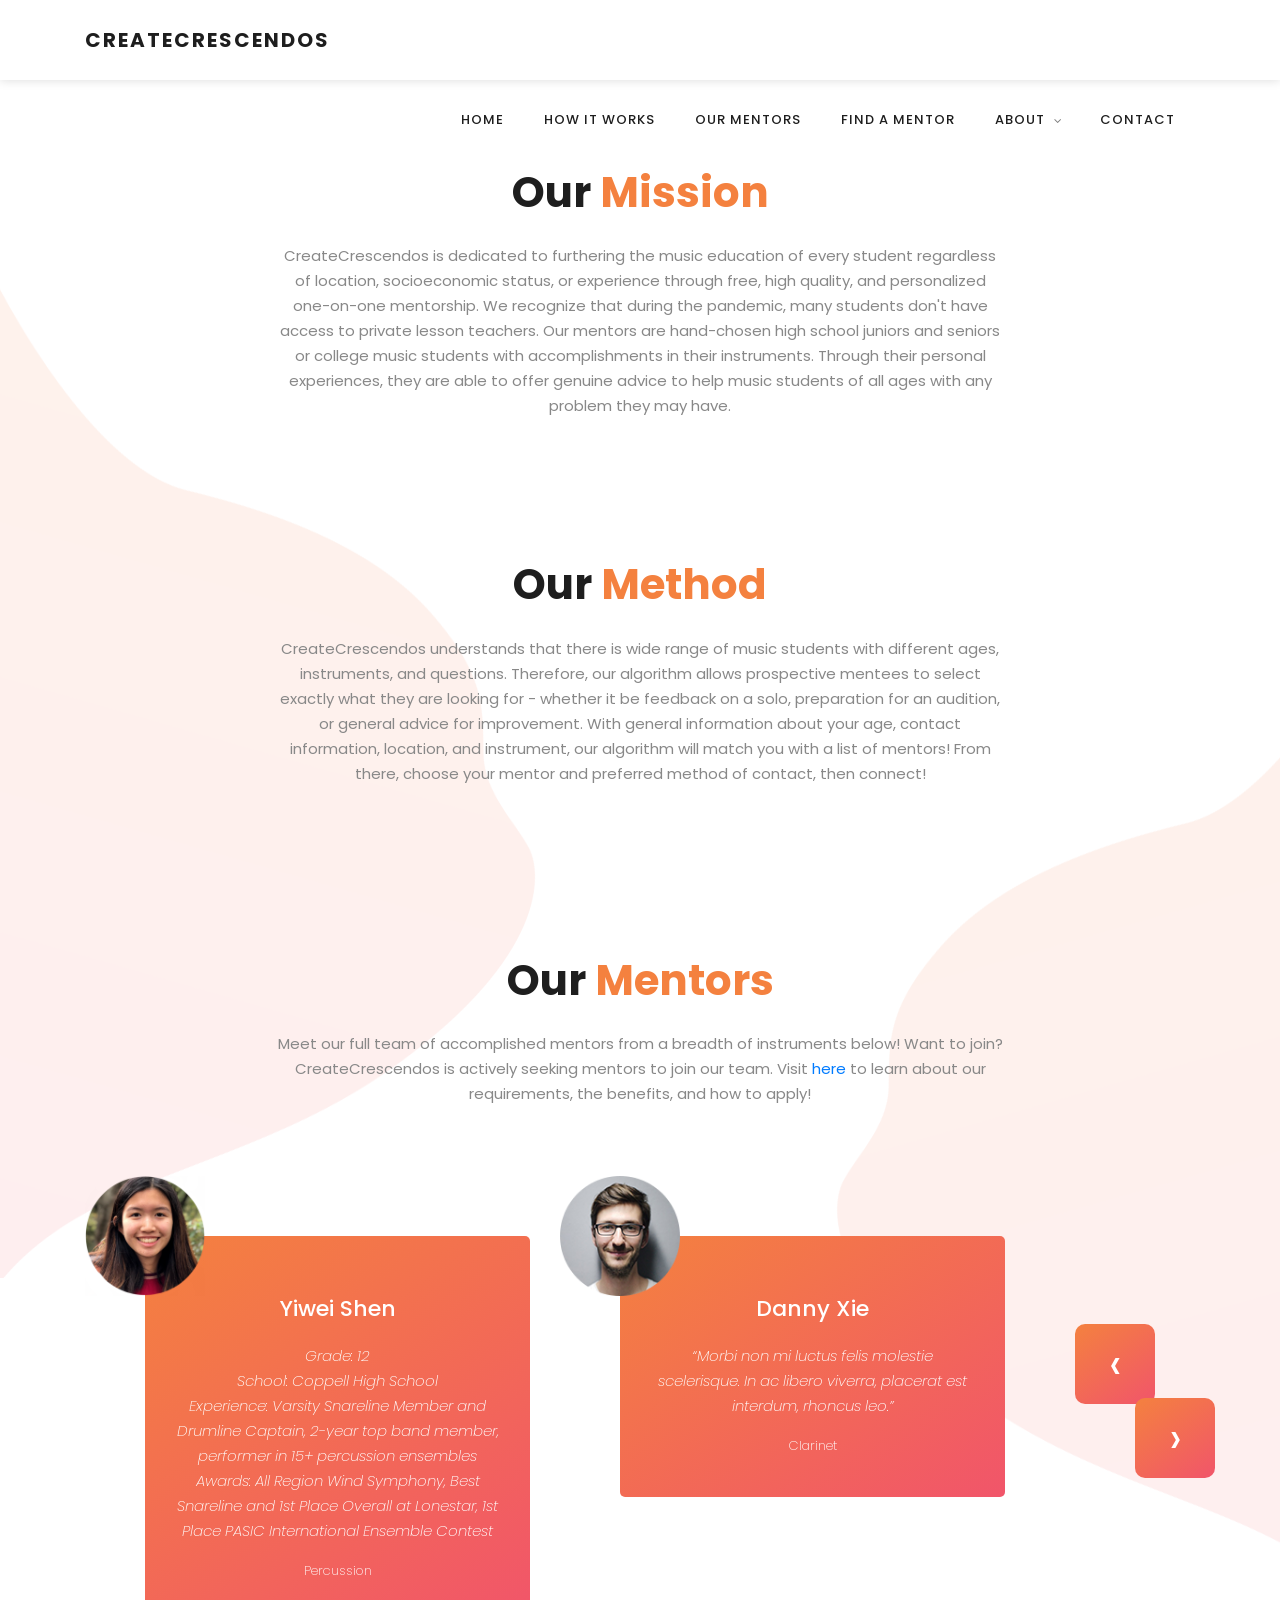
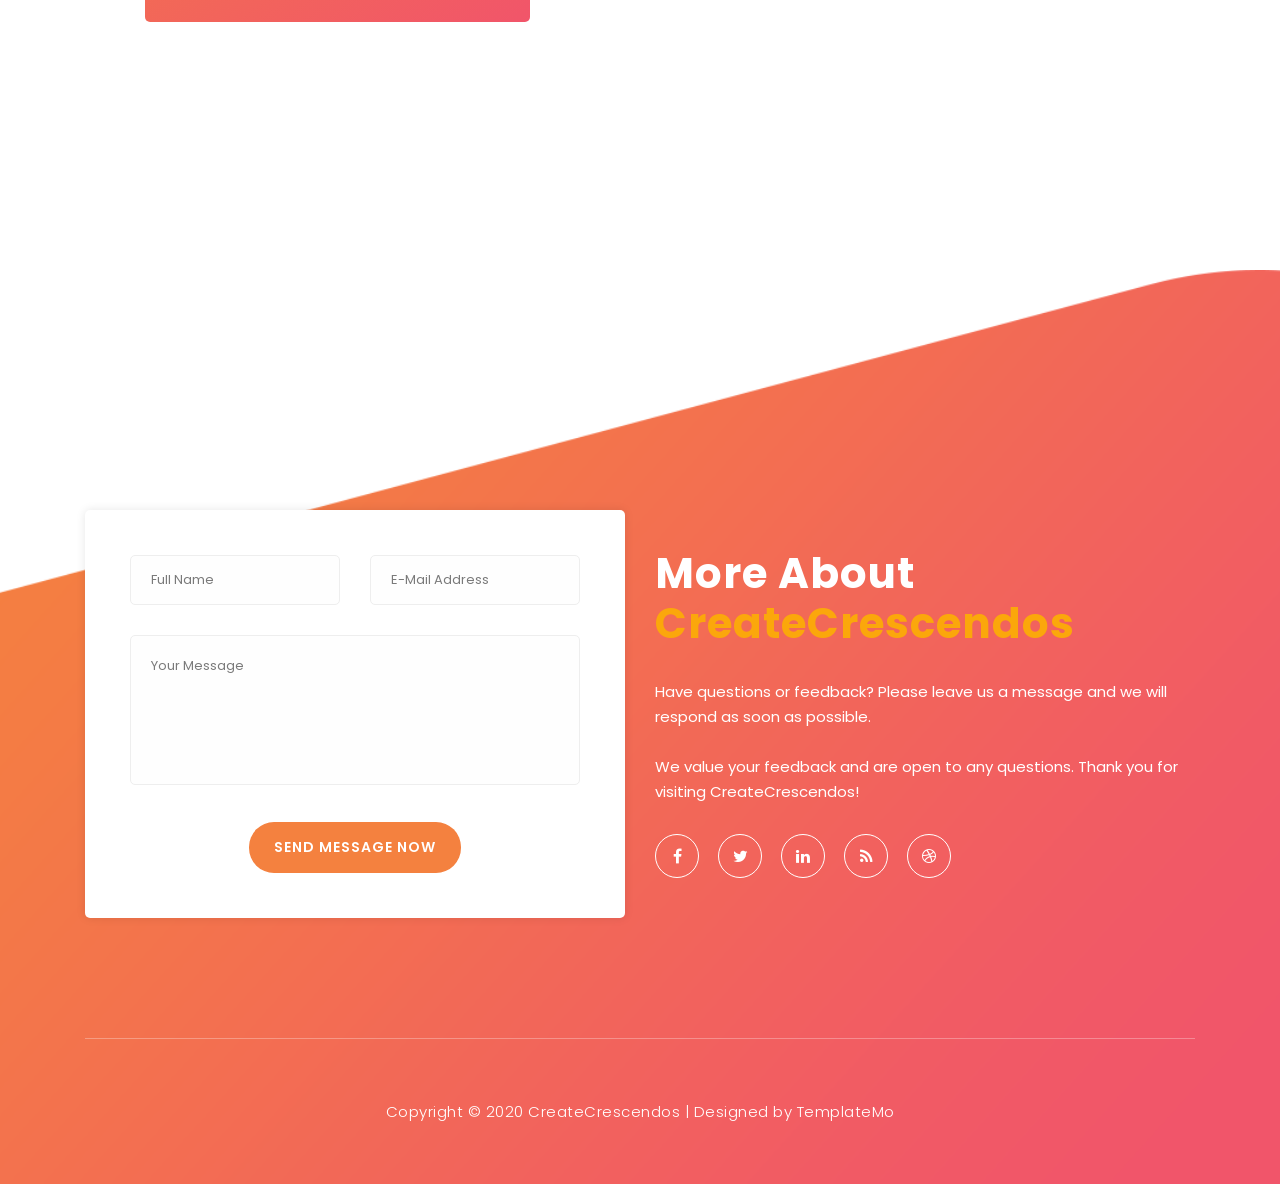
==== templatemo_540_lava_landing_page/aboutus.html @ 40dc186a "Add files via upload" ====
<!DOCTYPE html>
<html lang="en">

<head>

    <meta charset="utf-8">
    <meta name="viewport" content="width=device-width, initial-scale=1, shrink-to-fit=no">
    <meta name="description" content="">
    <meta name="author" content="TemplateMo">
    <link href="https://fonts.googleapis.com/css?family=Poppins:100,200,300,400,500,600,700,800,900&display=swap" rel="stylesheet">

    <title>CreateCrescendos</title>
<!--

Lava Landing Page

https://templatemo.com/tm-540-lava-landing-page

-->

    <!-- Additional CSS Files -->
    <link rel="stylesheet" type="text/css" href="assets/css/bootstrap.min.css">

    <link rel="stylesheet" type="text/css" href="assets/css/font-awesome.css">

    <link rel="stylesheet" href="assets/css/abouttemplatemo-lava.css">

    <link rel="stylesheet" href="assets/css/owl-carousel.css">

</head>

<body>

    <!-- ***** Preloader Start ***** -->
    <div id="preloader">
        <div class="jumper">
            <div></div>
            <div></div>
            <div></div>
        </div>
    </div>
    <!-- ***** Preloader End ***** -->


    <!-- ***** Header Area Start ***** -->
    <header class="header-area header-sticky">
        <div class="container">
            <div class="row">
                <div class="col-12">
                    <nav class="main-nav">
                        <!-- ***** Logo Start ***** -->
                        <a class="logo" href="createcrescendosindex.html">
                            CreateCrescendos
                        </a>
                        <!-- ***** Logo End ***** -->
                        <!-- ***** Menu Start ***** -->
                        <ul class="nav">
                            <li> <a href="createcrescendosindex.html">Home</a></li>
                            <li> <a href="createcrescendosindex.html">How it Works</a></li>
                            <li> <a href="createcrescendosindex.html">Our Mentors</a></li>
                            <li><a href="findamentor.html"> Find a Mentor</a></li>
                            <li class="submenu">
                                <a href="javascript:;">About</a>
                                <ul>
                                    <li><a class="nav-link" href="aboutus.html" class="menu-item">About Us</a></li>
                                    <li><a class="nav-link" href="becomeamentor.html" class="menu-item">Become a Mentor</a></li>
                                    <li><a class="nav-link" href="faqs.html" class="menu-item">FAQ's</a></li>
                                </ul>
                            </li>
                            <li class="scroll-to-section"><a href="#contact-us" class="menu-item">Contact</a></li>
                        </ul>
                        <a class='menu-trigger'>
                            <span>Menu</span>
                        </a>
                        <!-- ***** Menu End ***** -->
                    </nav>
                </div>
            </div>
        </div>
    </header>
    <!-- ***** Header Area End ***** -->

     <section class="section" id="mission">
        <div class="container">
            <div class="row">
                <div class="col-lg-8 offset-lg-2"
                     data-scroll-reveal="enter right move 30px over 0.6s after 0.4s">
                    <div class="center-heading">
        <br> <br> <br> <br> <br> <br> <br> 
          <h2>Our <em>Mission</em></h2>
             <p> CreateCrescendos is dedicated to furthering the music education of every student regardless of location, socioeconomic status, or experience through free, high quality, and personalized one-on-one mentorship. We recognize that during the pandemic, many students don't have access to private lesson teachers. Our mentors are hand-chosen high school juniors and seniors or college music students with accomplishments in their instruments. Through their personal experiences, they are able to offer genuine advice to help music students of all ages with any problem they may have. </p>
                </div>
            </div>   
        </div>
    </div>
</section>
    
 <div class="left-image-decor"></div>
         
    <!-- ***** Features Big Item Start ***** -->
<section class="section" id="method">
        <div class="container">
            <div class="row">
                <div class="col-lg-8 offset-lg-2"
                     data-scroll-reveal="enter right move 30px over 0.6s after 0.4s">
                    <div class="center-heading">
        <br> <br> <br>
          <h2>Our <em>Method</em></h2>
             <p> CreateCrescendos understands that there is wide range of music students with different ages, instruments, and questions. Therefore, our algorithm allows prospective mentees to select exactly what they are looking for - whether it be feedback on a solo, preparation for an audition, or general advice for improvement. With general information about your age, contact information, location, and instrument, our algorithm will match you with a list of mentors! From there, choose your mentor and preferred method of contact, then connect!</p>
                </div>
            </div>   
        </div>
    </div>
</section>
    <!-- ***** Features Big Item End ***** -->

    <div class="right-image-decor"></div>

    <!-- ***** Testimonials Starts ***** -->
    <section class="section" id="testimonials">
        <div class="container">
            <div class="row">
                <div class="col-lg-8 offset-lg-2"
                     data-scroll-reveal="enter right move 30px over 0.6s after 0.4s">
                    <div class="center-heading">
                        <h2>Our <em>Mentors</em></h2>
                        <p>Meet our full team of accomplished mentors from a breadth of instruments below! Want to join? CreateCrescendos is actively seeking mentors to join our team. Visit <a href="becomeamentor.html">here </a>to learn about our requirements, the benefits, and how to apply! </p>
                    </div>
                </div>
                <div class="col-lg-10 col-md-12 col-sm-12 mobile-bottom-fix-big"
                    data-scroll-reveal="enter left move 30px over 0.6s after 0.4s">
                    <div class="owl-carousel owl-theme">
                        <div class="item service-item">
                            <div class="author">
                                <i><img src="assets/images/yiweishen.png" alt="Author One"></i>
                            </div>
                            <div class="testimonial-content">
                                
                                <h4>Yiwei Shen</h4>
                                <p>Grade: 12 <br> School: Coppell High School <br> Experience: Varsity Snareline Member and Drumline Captain, 2-year top band member, performer in 15+ percussion ensembles <br> Awards: All Region Wind Symphony, Best Snareline and 1st Place Overall at Lonestar, 1st Place PASIC International Ensemble Contest</p>
                                <span>Percussion</span>
                            </div>
                        </div>
                        <div class="item service-item">
                            <div class="author">
                                <i><img src="assets/images/testimonial-author-1.png" alt="Second Author"></i>
                            </div>
                            <div class="testimonial-content">
                                
                                <h4>Danny Xie</h4>
                                <p>“Morbi non mi luctus felis molestie scelerisque. In ac libero viverra, placerat est
                                    interdum, rhoncus leo.”</p>
                                <span>Clarinet</span>
                            </div>
                        </div>
                        <div class="item service-item">
                            <div class="author">
                                <i><img src="assets/images/testimonial-author-1.png" alt="Author Third"></i>
                            </div>
                            <div class="testimonial-content">
                                <h4>George Tasa</h4>
                                <p>“Fusce rutrum in dolor sit amet lobortis. Ut at vehicula justo. Donec quam dolor,
                                    congue a fringilla sed, maximus et urna.”</p>
                                <span>System Admin</span>
                            </div>
                        </div>
                        <div class="item service-item">
                            <div class="author">
                                <i><img src="assets/images/testimonial-author-1.png" alt="Fourth Author"></i>
                            </div>
                            <div class="testimonial-content">
                                <h4>Sir James</h4>
                                <p>"Fusce rutrum in dolor sit amet lobortis. Ut at vehicula justo. Donec quam dolor,
                                    congue a fringilla sed, maximus et urna."</p>
                                <span>New Villager</span>
                            </div>
                        </div>
                        <div class="item service-item">
                            <div class="author">
                                <i><img src="assets/images/testimonial-author-1.png" alt="Fourth Author"></i>
                            </div>
                            <div class="testimonial-content">
                                <h4>Sir James</h4>
                                <p>"Fusce rutrum in dolor sit amet lobortis. Ut at vehicula justo. Donec quam dolor,
                                    congue a fringilla sed, maximus et urna."</p>
                                <span>New Villager</span>
                            </div>
                        </div>
                    </div>
                </div>
            </div>
        </div>
    </section>
    <!-- ***** Testimonials Ends ***** -->


    <!-- ***** Footer Start ***** -->
    <footer id="contact-us">
        <div class="container">
            <div class="footer-content">
                <div class="row">
                    <!-- ***** Contact Form Start ***** -->
                    <div class="col-lg-6 col-md-12 col-sm-12">
                        <div class="contact-form">
                            <form id="contact" action="" method="post">
                                <div class="row">
                                    <div class="col-md-6 col-sm-12">
                                        <fieldset>
                                            <input name="name" type="text" id="name" placeholder="Full Name" required=""
                                                style="background-color: rgba(250,250,250,0.3);">
                                        </fieldset>
                                    </div>
                                    <div class="col-md-6 col-sm-12">
                                        <fieldset>
                                            <input name="email" type="text" id="email" placeholder="E-Mail Address"
                                                required="" style="background-color: rgba(250,250,250,0.3);">
                                        </fieldset>
                                    </div>
                                    <div class="col-lg-12">
                                        <fieldset>
                                            <textarea name="message" rows="6" id="message" placeholder="Your Message"
                                                required="" style="background-color: rgba(250,250,250,0.3);"></textarea>
                                        </fieldset>
                                    </div>
                                    <div class="col-lg-12">
                                        <fieldset>
                                            <button type="submit" id="form-submit" class="main-button">Send Message
                                                Now</button>
                                        </fieldset>
                                    </div>
                                </div>
                            </form>
                        </div>
                    </div>
                    <!-- ***** Contact Form End ***** -->
                    <div class="right-content col-lg-6 col-md-12 col-sm-12">
                        <h2>More About <em>CreateCrescendos</em></h2>
                        <p>Have questions or feedback? Please leave us a message and we will respond as soon as possible. 
                            <br><br>We value your feedback and are open to any questions. Thank you for visiting CreateCrescendos!</p>
                        <ul class="social">
                            <li><a href="https://fb.com/templatemo"><i class="fa fa-facebook">
                                </i></a></li>
                            <li><a href="#"><i class="fa fa-twitter"></i></a></li>
                            <li><a href="#"><i class="fa fa-linkedin"></i></a></li>
                            <li><a href="#"><i class="fa fa-rss"></i></a></li>
                            <li><a href="#"><i class="fa fa-dribbble"></i></a></li>
                        </ul>
                    </div>
                </div>
            </div>
            <div class="row">
                <div class="col-lg-12">
                    <div class="sub-footer">
                        <p>Copyright &copy; 2020 CreateCrescendos

                        | Designed by <a rel="nofollow" href="https://templatemo.com">TemplateMo</a></p>
                    </div>
                </div>
            </div>
        </div>
    </footer>

    <!-- jQuery -->
    <script src="assets/js/jquery-2.1.0.min.js"></script>

    <!-- Bootstrap -->
    <script src="assets/js/popper.js"></script>
    <script src="assets/js/bootstrap.min.js"></script>

    <!-- Plugins -->
    <script src="assets/js/owl-carousel.js"></script>
    <script src="assets/js/scrollreveal.min.js"></script>
    <script src="assets/js/waypoints.min.js"></script>
    <script src="assets/js/jquery.counterup.min.js"></script>
    <script src="assets/js/imgfix.min.js"></script>

    <!-- Global Init -->
    <script src="assets/js/custom.js"></script>

</body>
</html>
---- templatemo_540_lava_landing_page/assets/css/abouttemplatemo-lava.css ----
/*

Lava Landing Page

https://templatemo.com/tm-540-lava-landing-page

*/

/* ---------------------------------------------
Table of contents
------------------------------------------------
01. font & reset css
02. reset
03. global styles
04. header
05. mission
06. method
07. testimonials
08. contact
09. footer
10. preloader

--------------------------------------------- */
/* 
---------------------------------------------
font & reset css
--------------------------------------------- 
*/
@import url("https://fonts.googleapis.com/css?family=Poppins:100,200,300,400,500,600,700,800,900");
/* 
---------------------------------------------
reset
--------------------------------------------- 
*/
html, body, div, span, applet, object, iframe, h1, h2, h3, h4, h5, h6, p, blockquote, div
pre, a, abbr, acronym, address, big, cite, code, del, dfn, em, font, img, ins, kbd, q,
s, samp, small, strike, strong, sub, sup, tt, var, b, u, i, center, dl, dt, dd, ol, ul, li,
figure, header, nav, section, article, aside, footer, figcaption {
  margin: 0;
  padding: 0;
  border: 0;
  outline: 0;
}

.clearfix:after {
  content: ".";
  display: block;
  clear: both;
  visibility: hidden;
  line-height: 0;
  height: 0;
}

.clearfix {
  display: inline-block;
}

html[xmlns] .clearfix {
  display: block;
}

* html .clearfix {
  height: 1%;
}

ul, li {
  padding: 0;
  margin: 0;
  list-style: none;
}

header, nav, section, article, aside, footer, hgroup {
  display: block;
}

* {
  box-sizing: border-box;
}

html, body {
  font-family: 'Poppins', sans-serif;
  font-weight: 400;
  background-color: #fff;
  font-size: 16px;
  -ms-text-size-adjust: 100%;
  -webkit-font-smoothing: antialiased;
  -moz-osx-font-smoothing: grayscale;
}

a {
  text-decoration: none !important;
}

h1, h2, h3, h4, h5, h6 {
  margin-top: 0px;
  margin-bottom: 0px;
}

ul {
  margin-bottom: 0px;
}

p {
  font-size: 15px;
  line-height: 25px;
  color: #888;
}

/* 
---------------------------------------------
global styles
--------------------------------------------- 
*/
html,
body {
  background: #fff;
  font-family: 'Poppins', sans-serif;
}

::selection {
  background: #f1556a;
  color: #fff;
}

::-moz-selection {
  background: #f1556a;
  color: #fff;
}

@media (max-width: 991px) {
  html, body {
    overflow-x: hidden;
  }
  .mobile-top-fix {
    margin-top: 30px;
    margin-bottom: 0px;
  }
  .mobile-bottom-fix {
    margin-bottom: 30px;
  }
  .mobile-bottom-fix-big {
    margin-bottom: 60px;
  }
}

a.main-button-slider {
  font-size: 14px;
  border-radius: 25px;
  padding: 15px 25px;
  background-color: #fba70b;
  text-transform: uppercase;
  color: #fff;
  font-weight: 600;
  letter-spacing: 1px;
  -webkit-transition: all 0.3s ease 0s;
  -moz-transition: all 0.3s ease 0s;
  -o-transition: all 0.3s ease 0s;
  transition: all 0.3s ease 0s;
}

a.main-button-slider:hover {
  background-color: #f1556a;
}

a.main-button {
  font-size: 14px;
  border-radius: 25px;
  padding: 15px 25px;
  background-color: #f4813f;
  text-transform: uppercase;
  color: #fff;
  font-weight: 600;
  letter-spacing: 1px;
  -webkit-transition: all 0.3s ease 0s;
  -moz-transition: all 0.3s ease 0s;
  -o-transition: all 0.3s ease 0s;
  transition: all 0.3s ease 0s;
}

a.main-button:hover {
  background-color: #f1556a;
}

button.main-button {
  outline: none;
  border: none;
  cursor: pointer;
  font-size: 14px;
  border-radius: 25px;
  padding: 15px 25px;
  background-color: #f4813f;
  text-transform: uppercase;
  color: #fff;
  font-weight: 600;
  letter-spacing: 1px;
  -webkit-transition: all 0.3s ease 0s;
  -moz-transition: all 0.3s ease 0s;
  -o-transition: all 0.3s ease 0s;
  transition: all 0.3s ease 0s;
}

button.main-button:hover {
  background-color: #f1556a;
}


.center-heading {
  margin-bottom: 70px;
}

.center-heading h2 {
  margin-top: 0px;
  text-align: center;
  font-size: 42px;
  font-weight: 700;
  color: #1e1e1e;
  margin-bottom: 25px;
}

.center-heading h2 em {
  font-style: normal;
  color: #f4813f;
}

.center-heading p {
  font-size: 15px;
  color: #888;
  text-align: center;
}


/* 
---------------------------------------------
header
--------------------------------------------- 
*/

.background-header {
  background-color: #fff;
  height: 80px!important;
  position: fixed!important;
  top: 0px;
  left: 0px;
  right: 0px;
  box-shadow: 0px 0px 10px rgba(0,0,0,0.15)!important;
}

.background-header .logo,
.background-header .main-nav .nav li a {
  color: #1e1e1e!important;
}

.background-header .main-nav .nav li:hover a {
  color: #fba70b!important;
}

.background-header .nav li a.active {
  color: #fba70b!important;
}

.header-area {
  position: ab;
  top: 0px;
  left: 0px;
  right: 0px;
  z-index: 100;
  height: 0px;
  -webkit-transition: all .5s ease 0s;
  -moz-transition: all .5s ease 0s;
  -o-transition: all .5s ease 0s;
  transition: all .5s ease 0s;
}

.header-area .main-nav {
  min-height: 80px;
  background: transparent;
}

.header-area .main-nav .logo {
  line-height: 80px;
  color: #191a20;
  font-size: 20px;
  font-weight: 700;
  text-transform: uppercase;
  letter-spacing: 2px;
  float: left;
  -webkit-transition: all 0.3s ease 0s;
  -moz-transition: all 0.3s ease 0s;
  -o-transition: all 0.3s ease 0s;
  transition: all 0.3s ease 0s;
}


.header-area .main-nav .nav {
  float: right;
  margin-top: 27px;
  margin-left: 15%;
  margin-right: 0px;
  background-color: #fff;
  padding: 0px 20px;
  -webkit-transition: all 0.3s ease 0s;
  -moz-transition: all 0.3s ease 0s;
  -o-transition: all 0.3s ease 0s;
  transition: all 0.3s ease 0s;
  position: relative;
  z-index: 999;
}

.header-area .main-nav .nav li {
  padding-left: 20px;
  padding-right: 20px;
}

.header-area .main-nav .nav li:last-child {
  padding-right: 0px;
}

.header-area .main-nav .nav li a {
  display: block;
  font-weight: 500;
  font-size: 13px;
  color: #7a7a7a;
  text-transform: uppercase;
  -webkit-transition: all 0.3s ease 0s;
  -moz-transition: all 0.3s ease 0s;
  -o-transition: all 0.3s ease 0s;
  transition: all 0.3s ease 0s;
  height: 40px;
  line-height: 40px;
  border: transparent;
  letter-spacing: 1px;
}

.header-area .main-nav .nav li:hover a {
  color: #fba70b;
}

.header-area .main-nav .nav li.submenu {
  position: relative;
  padding-right: 35px;
}

.header-area .main-nav .nav li.submenu:after {
  font-family: FontAwesome;
  content: "\f107";
  font-size: 12px;
  color: #7a7a7a;
  position: absolute;
  right: 18px;
  top: 12px;
}

.header-area .main-nav .nav li.submenu ul {
  position: absolute;
  width: 200px;
  box-shadow: 0 2px 28px 0 rgba(0, 0, 0, 0.06);
  overflow: hidden;
  top: 40px;
  opacity: 0;
  transform: translateY(-2em);
  visibility: hidden;
  z-index: -1;
  transition: all 0.3s ease-in-out 0s, visibility 0s linear 0.3s, z-index 0s linear 0.01s;
}

.header-area .main-nav .nav li.submenu ul li {
  margin-left: 0px;
  padding-left: 0px;
  padding-right: 0px;
}

.header-area .main-nav .nav li.submenu ul li a {
  display: block;
  background: #fff;
  color: #7a7a7a!important;
  padding-left: 20px;
  height: 40px;
  line-height: 40px;
  -webkit-transition: all 0.3s ease 0s;
  -moz-transition: all 0.3s ease 0s;
  -o-transition: all 0.3s ease 0s;
  transition: all 0.3s ease 0s;
  position: relative;
  font-size: 13px;
  border-bottom: 1px solid #f5f5f5;
}

.header-area .main-nav .nav li.submenu ul li a:before {
  content: '';
  position: absolute;
  width: 0px;
  height: 40px;
  left: 0px;
  top: 0px;
  bottom: 0px;
  -webkit-transition: all 0.3s ease 0s;
  -moz-transition: all 0.3s ease 0s;
  -o-transition: all 0.3s ease 0s;
  transition: all 0.3s ease 0s;
  background: #fba70b;
}

.header-area .main-nav .nav li.submenu ul li a:hover {
  background: #fff;
  color: #fba70b!important;
  padding-left: 25px;
}

.header-area .main-nav .nav li.submenu ul li a:hover:before {
  width: 3px;
}

.header-area .main-nav .nav li.submenu:hover ul {
  visibility: visible;
  opacity: 1;
  z-index: 1;
  transform: translateY(0%);
  transition-delay: 0s, 0s, 0.3s;
}

.header-area .main-nav .menu-trigger {
  cursor: pointer;
  display: block;
  position: absolute;
  top: 23px;
  width: 32px;
  height: 40px;
  text-indent: -9999em;
  z-index: 99;
  right: 40px;
  display: none;
}

.header-area .main-nav .menu-trigger span,
.header-area .main-nav .menu-trigger span:before,
.header-area .main-nav .menu-trigger span:after {
  -moz-transition: all 0.4s;
  -o-transition: all 0.4s;
  -webkit-transition: all 0.4s;
  transition: all 0.4s;
  background-color: #1e1e1e;
  display: block;
  position: absolute;
  width: 30px;
  height: 2px;
  left: 0;
}

.background-header .main-nav .menu-trigger span,
.background-header .main-nav .menu-trigger span:before,
.background-header .main-nav .menu-trigger span:after {
  background-color: #1e1e1e;
}

.header-area .main-nav .menu-trigger span:before,
.header-area .main-nav .menu-trigger span:after {
  -moz-transition: all 0.4s;
  -o-transition: all 0.4s;
  -webkit-transition: all 0.4s;
  transition: all 0.4s;
  background-color: #1e1e1e;
  display: block;
  position: absolute;
  width: 30px;
  height: 2px;
  left: 0;
  width: 75%;
}

.background-header .main-nav .menu-trigger span:before,
.background-header .main-nav .menu-trigger span:after {
  background-color: #1e1e1e;
}

.header-area .main-nav .menu-trigger span:before,
.header-area .main-nav .menu-trigger span:after {
  content: "";
}

.header-area .main-nav .menu-trigger span {
  top: 16px;
}

.header-area .main-nav .menu-trigger span:before {
  -moz-transform-origin: 33% 100%;
  -ms-transform-origin: 33% 100%;
  -webkit-transform-origin: 33% 100%;
  transform-origin: 33% 100%;
  top: -10px;
  z-index: 10;
}

.header-area .main-nav .menu-trigger span:after {
  -moz-transform-origin: 33% 0;
  -ms-transform-origin: 33% 0;
  -webkit-transform-origin: 33% 0;
  transform-origin: 33% 0;
  top: 10px;
}

.header-area .main-nav .menu-trigger.active span,
.header-area .main-nav .menu-trigger.active span:before,
.header-area .main-nav .menu-trigger.active span:after {
  background-color: transparent;
  width: 100%;
}

.header-area .main-nav .menu-trigger.active span:before {
  -moz-transform: translateY(6px) translateX(1px) rotate(45deg);
  -ms-transform: translateY(6px) translateX(1px) rotate(45deg);
  -webkit-transform: translateY(6px) translateX(1px) rotate(45deg);
  transform: translateY(6px) translateX(1px) rotate(45deg);
  background-color: #1e1e1e;
}

.background-header .main-nav .menu-trigger.active span:before {
  background-color: #1e1e1e;
}

.header-area .main-nav .menu-trigger.active span:after {
  -moz-transform: translateY(-6px) translateX(1px) rotate(-45deg);
  -ms-transform: translateY(-6px) translateX(1px) rotate(-45deg);
  -webkit-transform: translateY(-6px) translateX(1px) rotate(-45deg);
  transform: translateY(-6px) translateX(1px) rotate(-45deg);
  background-color: #1e1e1e;
}

.background-header .main-nav .menu-trigger.active span:after {
  background-color: #1e1e1e;
}

.header-area.header-sticky {
  min-height: 80px;
}

.header-area.header-sticky .nav {
  margin-top: 20px !important;
}

.header-area.header-sticky .nav li a.active {
  color: #fba70b;
}

@media (max-width: 1200px) {
  .header-area .main-nav .nav li {
    padding-left: 12px;
    padding-right: 12px;
  }
  .header-area .main-nav:before {
    display: none;
  }
}

@media (max-width: 991px) {
  .logo {
    text-align: center;
    float: none!important;
  }
  .header-area {
    background-color: #f7f7f7;
    padding: 0px 15px;
    height: 80px;
    box-shadow: none;
    text-align: center;
  }
  .header-area .container {
    padding: 0px;
  }
  .header-area .logo {
    margin-left: 30px;
  }
  .header-area .menu-trigger {
    display: block !important;
  }
  .header-area .main-nav {
    overflow: hidden;
  }
  .header-area .main-nav .nav {
    float: none;
    width: 100%;
    margin-top: 0px !important;
    display: none;
    -webkit-transition: all 0s ease 0s;
    -moz-transition: all 0s ease 0s;
    -o-transition: all 0s ease 0s;
    transition: all 0s ease 0s;
    margin-left: 0px;
  }
  .header-area .main-nav .nav li:first-child {
    border-top: 1px solid #eee;
  }
  .header-area .main-nav .nav li {
    width: 100%;
    background: #fff;
    border-bottom: 1px solid #eee;
    padding-left: 0px !important;
    padding-right: 0px !important;
  }
  .header-area .main-nav .nav li a {
    height: 50px !important;
    line-height: 50px !important;
    padding: 0px !important;
    border: none !important;
    background: #f7f7f7 !important;
    color: #191a20 !important;
  }
  .header-area .main-nav .nav li a:hover {
    background: #eee !important;
    color: #fba70b!important;
  }
  .header-area .main-nav .nav li.submenu ul {
    position: relative;
    visibility: inherit;
    opacity: 1;
    z-index: 1;
    transform: translateY(0%);
    transition-delay: 0s, 0s, 0.3s;
    top: 0px;
    width: 100%;
    box-shadow: none;
    height: 0px;
  }
  .header-area .main-nav .nav li.submenu ul li a {
    font-size: 12px;
    font-weight: 400;
  }
  .header-area .main-nav .nav li.submenu ul li a:hover:before {
    width: 0px;
  }
  .header-area .main-nav .nav li.submenu ul.active {
    height: auto !important;
  }
  .header-area .main-nav .nav li.submenu:after {
    color: #3B566E;
    right: 25px;
    font-size: 14px;
    top: 15px;
  }
  .header-area .main-nav .nav li.submenu:hover ul, .header-area .main-nav .nav li.submenu:focus ul {
    height: 0px;
  }
}

@media (min-width: 992px) {
  .header-area .main-nav .nav {
    display: flex !important;
  }
}


/* 
---------------------------------------------
mission
--------------------------------------------- 
*/

}

@media (max-width: 1420px) {
  .welcome-area .header-text {
    width: 70%;
    margin-left: 5%;
  }
}

@media (max-width: 1320px) {
  .welcome-area .header-text .left-text {
    margin-top: 40%;
  }
  .welcome-area .header-text {
    width: 50%;
    margin-left: 5%;
  }
}

@media (max-width: 1140px) {
  .welcome-area {
    height: auto;
  }
  .welcome-area .header-text {       
    width: 92%;
    padding-top: 793px;
  }
  .welcome-area .header-text .left-text {
    margin-top: 5%;
    transform: none !important;
  }
}
@media (max-width: 810px) {
  .welcome-area {
    background-size: contain;
  }

  .welcome-area .header-text {
    padding-top: 100%;
    margin-left: 0;
  }
    
  .container-fluid .col-md-12 {
    margin-right: 0px;
    padding-right: 0px;
  }
}

/*
---------------------------------------------
method
---------------------------------------------
*/

#about {
  padding: 100px 0px;
  position: relative;
  z-index: 9;
}

@media (max-width: 992px) {
  .features-item {
    margin-bottom: 45px;
  }
}


}

.features-item .main-button {
  margin-top: 35px;
  display: inline-block;
}


/*
---------------------------------------------
promotion
---------------------------------------------
*/

.left-image-decor {
  background-image: url(../images/left-bg-decor.png);
  background-repeat: no-repeat;
  position: absolute;
  width: 100%;
  display: inline-block;
  height: 110%;
  margin-top: -200px;
}

#promotion {
  padding: 100px 0px;
}

#promotion .left-image {
  align-self: center;
}

#promotion .right-text ul {
  padding: 0;
  margin: 0;
}

#promotion .right-text ul li {
  display: inline-block;
  margin-bottom: 60px;
}

#promotion .right-text ul li:last-child {
  margin-bottom: 0px;
}

#promotion .right-text img {
  display: inline-block;
  float: left;
  margin-right: 30px;
}

#promotion .right-text h4 {
  font-size: 22px;
  color: #1e1e1e;
  margin-bottom: 15px;
  margin-top: 3px;
}


/*
--------------------------------------------
testimonials
--------------------------------------------
*/
.right-image-decor {
  background-image: url(../images/right-bg-decor.png);
  background-repeat: no-repeat;
  background-position: right center;
  position: absolute;
  width: 100%;
  display: inline-block;
  height: 110%;
  margin-top: -200px;
}

#testimonials {
  padding-top: 100px;
  position: relative;
  z-index: 9;
}

#testimonials .item {
  position: relative;
}

#testimonials .item .testimonial-content {
  background: rgb(244,129,63);
  background: linear-gradient(145deg, rgba(244,129,63,1) 0%, rgba(241,85,106,1) 100%);
  margin-left: 60px;
  padding: 40px 30px;
  text-align: center;
  border-radius: 5px;
}

#testimonials .item .testimonial-content ul li {
  display: inline-block;
  margin: 0px 1px;
}

#testimonials .item .testimonial-content ul li i {
  color: #fff;
  font-size: 13px;
}

#testimonials .item .testimonial-content h4 {
  font-size: 22px;
  margin-top: 20px;
  color: #fff;
}

#testimonials .item .testimonial-content p {
  color: #fff;
  font-style: italic;
  font-weight: 200;
  margin: 20px 0px 15px 0px;
}

#testimonials .item .testimonial-content span {
  color: #fff;
  font-weight: 200;
  font-size: 13px;
}

#testimonials .author img {
  max-width: 120px;
  margin-bottom: -60px;
}

.owl-carousel .owl-nav button.owl-next span {
  z-index: 10;
  top: 45%;
  border-radius: 10px;
  font-size: 46px;
  color: #fff;
  right: -210px;
  width: 80px;
  height: 80px;
  line-height: 80px;
  text-align: center;
  display: inline-block;
  background: rgb(244,129,63);
  background: linear-gradient(145deg, rgba(244,129,63,1) 0%, rgba(241,85,106,1) 100%);
  position: absolute;
}

.owl-carousel .owl-nav button.owl-prev span {
  z-index: 9;
  top: 30%;
  border-radius: 10px;
  font-size: 46px;
  color: #fff;
  right: -150px;
  width: 80px;
  height: 80px;
  line-height: 80px;
  text-align: center;
  display: inline-block;
  background: rgb(244,129,63);
  background: linear-gradient(145deg, rgba(244,129,63,1) 0%, rgba(241,85,106,1) 100%);
  position: absolute;
}

@media screen and (max-width: 1060px) {
  .owl-carousel .owl-nav {
    display: none!important;
  }
}

/* 
---------------------------------------------
footer
--------------------------------------------- 
*/

@media (max-width: 992px) {
  footer {
    padding-top: 0px!important;
    margin-top: 0px!important;
  }
  .contact-form {
    margin-bottom: 45px;
  }
  footer .right-content {
    text-align: center;
  }
  footer .footer-content {
    padding: 60px 0px!important;
  }
}

footer {
  margin-top: 200px;
  padding-top: 120px;
  background-image: url(../images/footer-bg.png);
  background-repeat: no-repeat;
  background-position: center center;
  background-size: cover;
  width: 100%;
}

footer .footer-content {
  padding: 120px 0px;
}

.contact-form {
  position: relative;
  z-index: 10;
  padding: 45px;
  border-radius: 5px;
  background-color: #fff;
  box-shadow: 0px 0px 10px rgba(0,0,0,0.1);
  
}

footer .right-content {
  align-self: center;
}

.contact-form input,
.contact-form textarea {
  color: #777;
  font-size: 13px;
  border: 1px solid #eee;
  background-color: #f7f7f7;
  border-radius: 5px;
  width: 100%;
  height: 50px;
  outline: none;
  padding-left: 20px;
  padding-right: 20px;
  -webkit-appearance: none;
  -moz-appearance: none;
  appearance: none;
  margin-bottom: 30px;
}

.contact-form textarea {
  height: 150px;
  resize: none;
  padding: 20px;
}

.contact-form {
  text-align: center;
}

.contact-form ::-webkit-input-placeholder { /* Edge */
  color: #7a7a7a;
}

.contact-form :-ms-input-placeholder { /* Internet Explorer 10-11 */
  color: #7a7a7a;
}

.contact-form ::placeholder {
  color: #7a7a7a;
}

.footer-content .right-content {
  color: #fff;
}

.footer-content .right-content h2 {
  margin-top: 0px;
  margin-bottom: 30px;
  font-size: 42px;
  text-transform: capitalize;
  font-weight: 700;
  letter-spacing: 1px;
}

.footer-content .right-content h2 em {
  font-style: normal;
  color: #fba70b;
}

.footer-content .right-content p {
  color: #FFF;
}

.footer-content .right-content a {
  color: #FFF;
}

.footer-content .right-content a:hover {
  color: #FC3;
}

footer .social {
  overflow: hidden;
  margin-top: 30px;
}

footer .social li:first-child {
  margin-left: 0px;
}

footer .social li {
  margin: 0px 7.5px;
  display: inline-block;
}

footer .social li a {
  color: #fff;
  text-align: center;
  background-color: transparent;
  border: 1px solid #fff;
  width: 44px;
  height: 44px;
  line-height: 44px;
  border-radius: 50%;
  display: inline-block;
  font-size: 16px;
  -webkit-transition: all 0.3s ease 0s;
  -moz-transition: all 0.3s ease 0s;
  -o-transition: all 0.3s ease 0s;
  transition: all 0.3s ease 0s;
}

footer .social li a:hover {
  background-color: #fba70b;
  border-color: #fba70b;
  color: #fff;
}

footer .copyright {
  margin-top: 10px;
  font-weight: 400;
  font-size: 15px;
  color: #4a4a4a;
  letter-spacing: 0.88px;
  text-transform: capitalize;
}

footer .sub-footer {
  padding: 60px 0px;
  border-top: 1px solid rgba(250,250,250,0.3);
  text-align: center;
}

footer .sub-footer a {
	color: #FFF;
}

footer .sub-footer a:hover {
	color: #FC3;
}

footer .sub-footer p {
  color: #fff;
  font-size: 15px;
  font-weight: 300;
  letter-spacing: 0.5px;
}

@media (max-width: 991px) {
  footer .copyright {
    text-align: center;
  }
  footer .social {
    text-align: center;
  }
}

/* 
---------------------------------------------
preloader
--------------------------------------------- 
*/
#preloader {
  overflow: hidden;
  background-image: linear-gradient(145deg, #f4813f 0%, #f1556a 100%);
  left: 0;
  right: 0;
  top: 0;
  bottom: 0;
  position: fixed;
  z-index: 9999;
  color: #fff;
}

#preloader .jumper {
  left: 0;
  top: 0;
  right: 0;
  bottom: 0;
  display: block;
  position: absolute;
  margin: auto;
  width: 50px;
  height: 50px;
}

#preloader .jumper > div {
  background-color: #fff;
  width: 10px;
  height: 10px;
  border-radius: 100%;
  -webkit-animation-fill-mode: both;
  animation-fill-mode: both;
  position: absolute;
  opacity: 0;
  width: 50px;
  height: 50px;
  -webkit-animation: jumper 1s 0s linear infinite;
  animation: jumper 1s 0s linear infinite;
}

#preloader .jumper > div:nth-child(2) {
  -webkit-animation-delay: 0.33333s;
  animation-delay: 0.33333s;
}

#preloader .jumper > div:nth-child(3) {
  -webkit-animation-delay: 0.66666s;
  animation-delay: 0.66666s;
}

@-webkit-keyframes jumper {
  0% {
    opacity: 0;
    -webkit-transform: scale(0);
    transform: scale(0);
  }
  5% {
    opacity: 1;
  }
  100% {
    -webkit-transform: scale(1);
    transform: scale(1);
    opacity: 0;
  }
}

@keyframes jumper {
  0% {
    opacity: 0;
    -webkit-transform: scale(0);
    transform: scale(0);
  }
  5% {
    opacity: 1;
  }
  100% {
    opacity: 0;
  }
}
---- templatemo_540_lava_landing_page/assets/css/owl-carousel.css ----
/**
 * Owl Carousel v2.3.4
 * Copyright 2013-2018 David Deutsch
 * Licensed under: SEE LICENSE IN https://github.com/OwlCarousel2/OwlCarousel2/blob/master/LICENSE
 */
/*
 *  Owl Carousel - Core
 */
.owl-carousel {
  display: none;
  width: 100%;
  -webkit-tap-highlight-color: transparent;
  /* position relative and z-index fix webkit rendering fonts issue */
  position: relative;
  z-index: 1; }
  .owl-carousel .owl-stage {
    position: relative;
    -ms-touch-action: pan-Y;
    touch-action: manipulation;
    -moz-backface-visibility: hidden;
    /* fix firefox animation glitch */ }
  .owl-carousel .owl-stage:after {
    content: ".";
    display: block;
    clear: both;
    visibility: hidden;
    line-height: 0;
    height: 0; }
  .owl-carousel .owl-stage-outer {
    position: relative;
    overflow: hidden;
    /* fix for flashing background */
    -webkit-transform: translate3d(0px, 0px, 0px); }
  .owl-carousel .owl-wrapper,
  .owl-carousel .owl-item {
    -webkit-backface-visibility: hidden;
    -moz-backface-visibility: hidden;
    -ms-backface-visibility: hidden;
    -webkit-transform: translate3d(0, 0, 0);
    -moz-transform: translate3d(0, 0, 0);
    -ms-transform: translate3d(0, 0, 0); }
  .owl-carousel .owl-item {
    position: relative;
    min-height: 1px;
    float: left;
    -webkit-backface-visibility: hidden;
    -webkit-tap-highlight-color: transparent;
    -webkit-touch-callout: none; }
  .owl-carousel .owl-item img {
    display: block;
    width: 100%; }
  .owl-carousel .owl-nav.disabled,
  .owl-carousel .owl-dots.disabled {
    display: none; }
  .owl-carousel .owl-nav .owl-prev,
  .owl-carousel .owl-nav .owl-next,
  .owl-carousel .owl-dot {
    cursor: pointer;
    -webkit-user-select: none;
    -khtml-user-select: none;
    -moz-user-select: none;
    -ms-user-select: none;
    user-select: none; }
  .owl-carousel .owl-nav button.owl-prev,
  .owl-carousel .owl-nav button.owl-next,
  .owl-carousel button.owl-dot {
    background: none;
    color: inherit;
    border: none;
    padding: 0 !important;
    font: inherit; }
  .owl-carousel.owl-loaded {
    display: block; }
  .owl-carousel.owl-loading {
    opacity: 0;
    display: block; }
  .owl-carousel.owl-hidden {
    opacity: 0; }
  .owl-carousel.owl-refresh .owl-item {
    visibility: hidden; }
  .owl-carousel.owl-drag .owl-item {
    -ms-touch-action: pan-y;
        touch-action: pan-y;
    -webkit-user-select: none;
    -moz-user-select: none;
    -ms-user-select: none;
    user-select: none; }
  .owl-carousel.owl-grab {
    cursor: move;
    cursor: grab; }
  .owl-carousel.owl-rtl {
    direction: rtl; }
  .owl-carousel.owl-rtl .owl-item {
    float: right; }

/* No Js */
.no-js .owl-carousel {
  display: block; }

/*
 *  Owl Carousel - Animate Plugin
 */
.owl-carousel .animated {
  animation-duration: 1000ms;
  animation-fill-mode: both; }

.owl-carousel .owl-animated-in {
  z-index: 0; }

.owl-carousel .owl-animated-out {
  z-index: 1; }

.owl-carousel .fadeOut {
  animation-name: fadeOut; }

@keyframes fadeOut {
  0% {
    opacity: 1; }
  100% {
    opacity: 0; } }

/*
 * 	Owl Carousel - Auto Height Plugin
 */
.owl-height {
  transition: height 500ms ease-in-out; }

/*
 * 	Owl Carousel - Lazy Load Plugin
 */
.owl-carousel .owl-item {
  /**
			This is introduced due to a bug in IE11 where lazy loading combined with autoheight plugin causes a wrong
			calculation of the height of the owl-item that breaks page layouts
		 */ }
  .owl-carousel .owl-item .owl-lazy {
    opacity: 0;
    transition: opacity 400ms ease; }
  .owl-carousel .owl-item .owl-lazy[src^=""], .owl-carousel .owl-item .owl-lazy:not([src]) {
    max-height: 0; }
  .owl-carousel .owl-item img.owl-lazy {
    transform-style: preserve-3d; }

/*
 * 	Owl Carousel - Video Plugin
 */
.owl-carousel .owl-video-wrapper {
  position: relative;
  height: 100%;
  background: #000; }

.owl-carousel .owl-video-play-icon {
  position: absolute;
  height: 80px;
  width: 80px;
  left: 50%;
  top: 50%;
  margin-left: -40px;
  margin-top: -40px;
  background: url("owl.video.play.png") no-repeat;
  cursor: pointer;
  z-index: 1;
  -webkit-backface-visibility: hidden;
  transition: transform 100ms ease; }

.owl-carousel .owl-video-play-icon:hover {
  -ms-transform: scale(1.3, 1.3);
      transform: scale(1.3, 1.3); }

.owl-carousel .owl-video-playing .owl-video-tn,
.owl-carousel .owl-video-playing .owl-video-play-icon {
  display: none; }

.owl-carousel .owl-video-tn {
  opacity: 0;
  height: 100%;
  background-position: center center;
  background-repeat: no-repeat;
  background-size: contain;
  transition: opacity 400ms ease; }

.owl-carousel .owl-video-frame {
  position: relative;
  z-index: 1;
  height: 100%;
  width: 100%; }
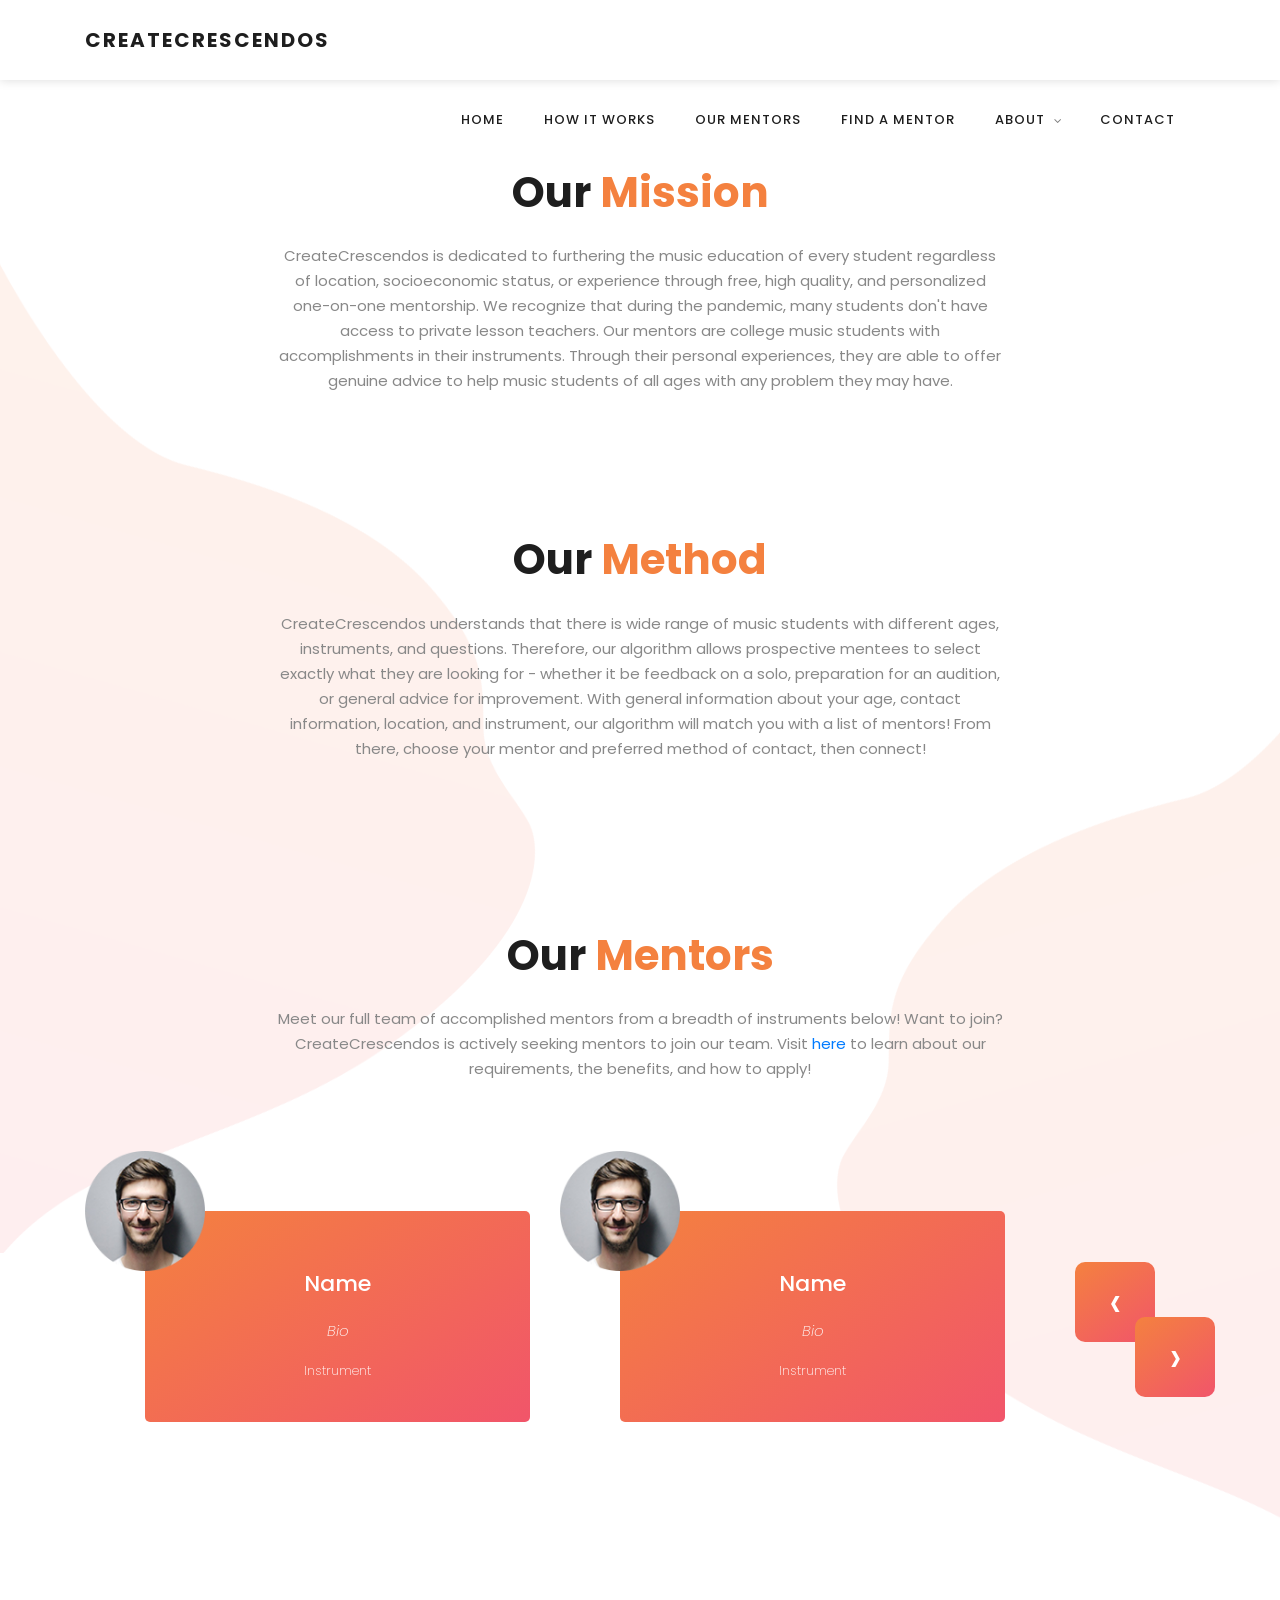
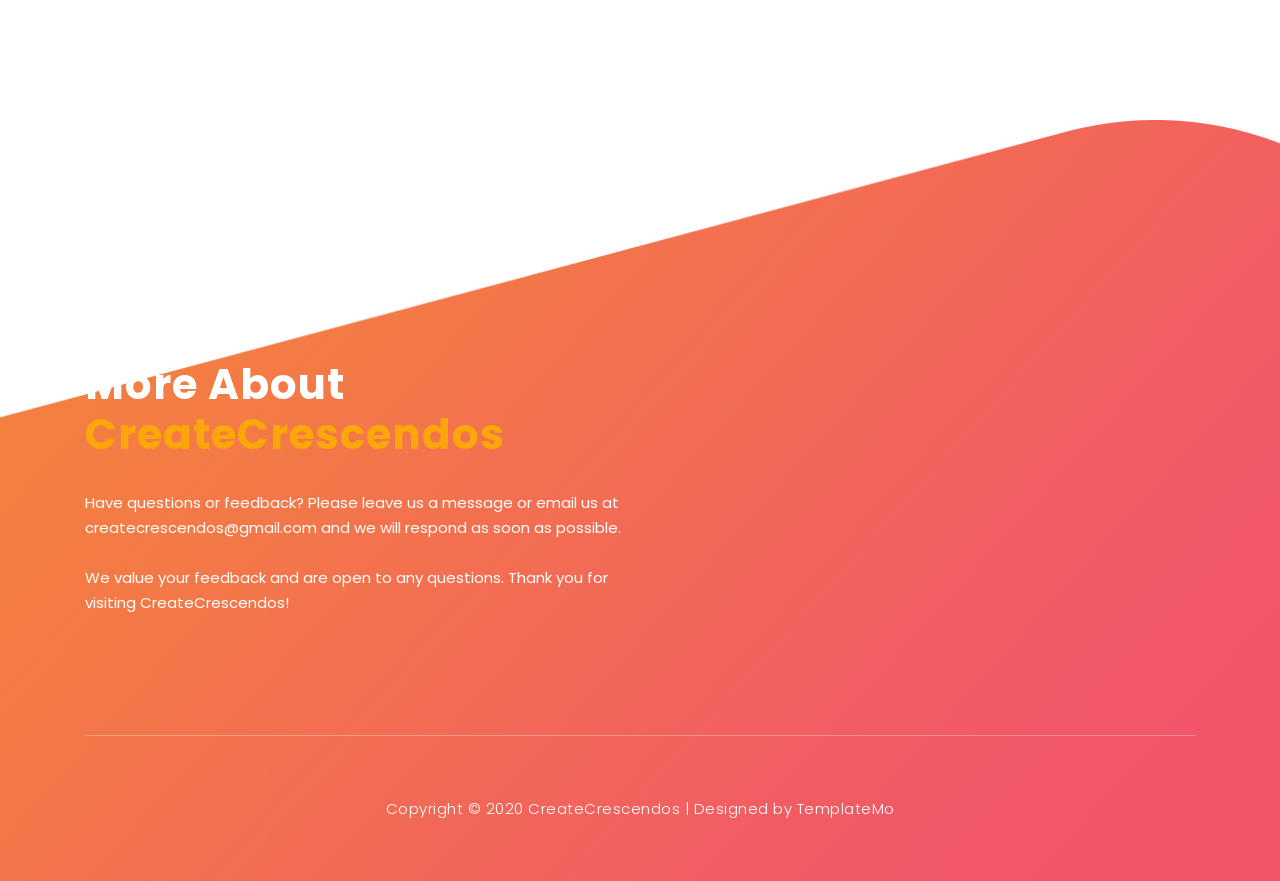
==== commit c8fc8f13: "Add files via upload" ====
--- a/templatemo_540_lava_landing_page/aboutus.html
+++ b/templatemo_540_lava_landing_page/aboutus.html
@@ -88,7 +88,7 @@
                     <div class="center-heading">
         <br> <br> <br> <br> <br> <br> <br> 
           <h2>Our <em>Mission</em></h2>
-             <p> CreateCrescendos is dedicated to furthering the music education of every student regardless of location, socioeconomic status, or experience through free, high quality, and personalized one-on-one mentorship. We recognize that during the pandemic, many students don't have access to private lesson teachers. Our mentors are hand-chosen high school juniors and seniors or college music students with accomplishments in their instruments. Through their personal experiences, they are able to offer genuine advice to help music students of all ages with any problem they may have. </p>
+             <p> CreateCrescendos is dedicated to furthering the music education of every student regardless of location, socioeconomic status, or experience through free, high quality, and personalized one-on-one mentorship. We recognize that during the pandemic, many students don't have access to private lesson teachers. Our mentors are  college music students with accomplishments in their instruments. Through their personal experiences, they are able to offer genuine advice to help music students of all ages with any problem they may have. </p>
                 </div>
             </div>   
         </div>
@@ -127,18 +127,18 @@
                         <p>Meet our full team of accomplished mentors from a breadth of instruments below! Want to join? CreateCrescendos is actively seeking mentors to join our team. Visit <a href="becomeamentor.html">here </a>to learn about our requirements, the benefits, and how to apply! </p>
                     </div>
                 </div>
-                <div class="col-lg-10 col-md-12 col-sm-12 mobile-bottom-fix-big"
+                 <div class="col-lg-10 col-md-12 col-sm-12 mobile-bottom-fix-big"
                     data-scroll-reveal="enter left move 30px over 0.6s after 0.4s">
                     <div class="owl-carousel owl-theme">
                         <div class="item service-item">
                             <div class="author">
-                                <i><img src="assets/images/yiweishen.png" alt="Author One"></i>
+                                <i><img src="assets/images/testimonial-author-1.png" alt="Author One"></i>
                             </div>
                             <div class="testimonial-content">
                                 
-                                <h4>Yiwei Shen</h4>
-                                <p>Grade: 12 <br> School: Coppell High School <br> Experience: Varsity Snareline Member and Drumline Captain, 2-year top band member, performer in 15+ percussion ensembles <br> Awards: All Region Wind Symphony, Best Snareline and 1st Place Overall at Lonestar, 1st Place PASIC International Ensemble Contest</p>
-                                <span>Percussion</span>
+                                <h4>Name</h4>
+                                <p>Bio</p>
+                                <span>Instrument</span>
                             </div>
                         </div>
                         <div class="item service-item">
@@ -147,10 +147,9 @@
                             </div>
                             <div class="testimonial-content">
                                 
-                                <h4>Danny Xie</h4>
-                                <p>“Morbi non mi luctus felis molestie scelerisque. In ac libero viverra, placerat est
-                                    interdum, rhoncus leo.”</p>
-                                <span>Clarinet</span>
+                                <h4>Name</h4>
+                                <p>Bio</p>
+                                <span>Instrument</span>
                             </div>
                         </div>
                         <div class="item service-item">
@@ -198,53 +197,17 @@
     <footer id="contact-us">
         <div class="container">
             <div class="footer-content">
-                <div class="row">
-                    <!-- ***** Contact Form Start ***** -->
-                    <div class="col-lg-6 col-md-12 col-sm-12">
-                        <div class="contact-form">
-                            <form id="contact" action="" method="post">
-                                <div class="row">
-                                    <div class="col-md-6 col-sm-12">
-                                        <fieldset>
-                                            <input name="name" type="text" id="name" placeholder="Full Name" required=""
-                                                style="background-color: rgba(250,250,250,0.3);">
-                                        </fieldset>
-                                    </div>
-                                    <div class="col-md-6 col-sm-12">
-                                        <fieldset>
-                                            <input name="email" type="text" id="email" placeholder="E-Mail Address"
-                                                required="" style="background-color: rgba(250,250,250,0.3);">
-                                        </fieldset>
-                                    </div>
-                                    <div class="col-lg-12">
-                                        <fieldset>
-                                            <textarea name="message" rows="6" id="message" placeholder="Your Message"
-                                                required="" style="background-color: rgba(250,250,250,0.3);"></textarea>
-                                        </fieldset>
-                                    </div>
-                                    <div class="col-lg-12">
-                                        <fieldset>
-                                            <button type="submit" id="form-submit" class="main-button">Send Message
-                                                Now</button>
-                                        </fieldset>
-                                    </div>
-                                </div>
-                            </form>
-                        </div>
-                    </div>
+                <div class=row>
+                 <!-- ***** Contact Form Start ***** -->
+<div class="cognito">
+<script src="https://www.cognitoforms.com/s/jETp3Ge4ykWe6CJ2jjOZ1Q"></script>
+<script>Cognito.load("forms", { id: "2" });</script>
+</div>             
                     <!-- ***** Contact Form End ***** -->
                     <div class="right-content col-lg-6 col-md-12 col-sm-12">
                         <h2>More About <em>CreateCrescendos</em></h2>
-                        <p>Have questions or feedback? Please leave us a message and we will respond as soon as possible. 
+                        <p>Have questions or feedback? Please leave us a message or email us at createcrescendos@gmail.com and we will respond as soon as possible. 
                             <br><br>We value your feedback and are open to any questions. Thank you for visiting CreateCrescendos!</p>
-                        <ul class="social">
-                            <li><a href="https://fb.com/templatemo"><i class="fa fa-facebook">
-                                </i></a></li>
-                            <li><a href="#"><i class="fa fa-twitter"></i></a></li>
-                            <li><a href="#"><i class="fa fa-linkedin"></i></a></li>
-                            <li><a href="#"><i class="fa fa-rss"></i></a></li>
-                            <li><a href="#"><i class="fa fa-dribbble"></i></a></li>
-                        </ul>
                     </div>
                 </div>
             </div>
